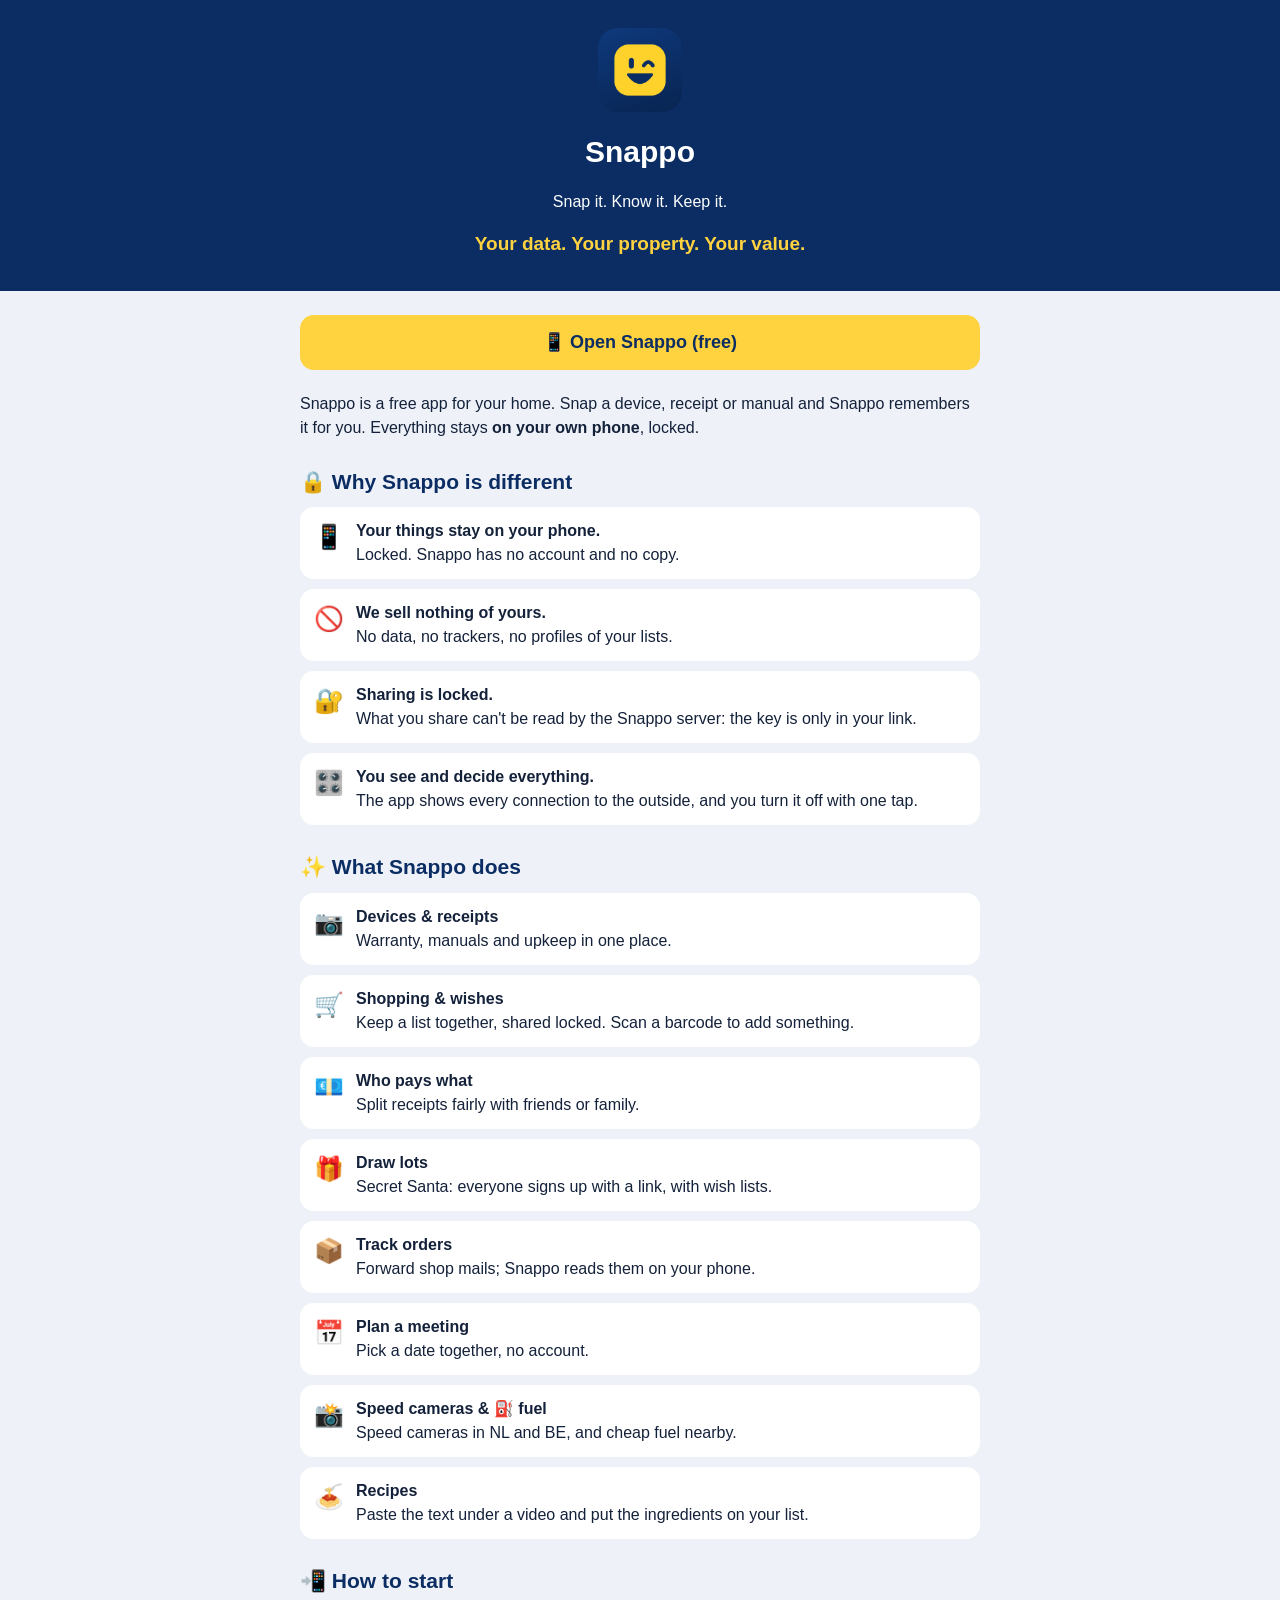
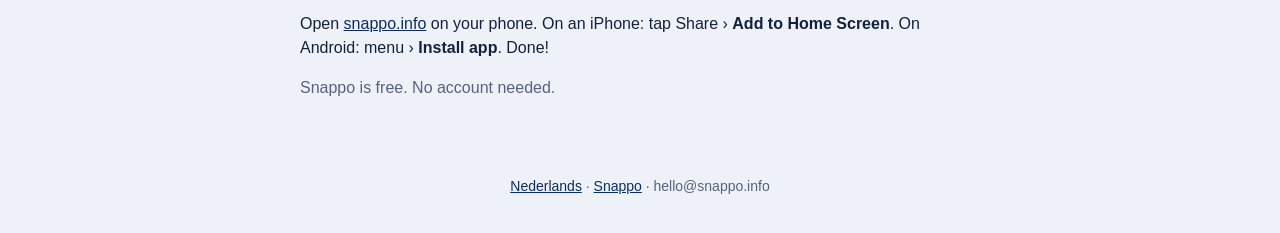
==== about.html @ 7a3fd0b5 "Update Snappo" ====
<!doctype html>
<html lang="en">
<head>
<meta charset="utf-8">
<meta name="viewport" content="width=device-width, initial-scale=1">
<title>Snappo: your home app, your data</title>
<meta name="description" content="Snappo keeps your devices, receipts, manuals, shopping lists and draws only on your own phone. No account, no trackers. Your data. Your property. Your value.">
<link rel="canonical" href="https://snappo.info/about.html">
<link rel="alternate" hreflang="nl" href="https://snappo.info/over.html">
<link rel="alternate" hreflang="en" href="https://snappo.info/about.html">
<link rel="alternate" hreflang="x-default" href="https://snappo.info/about.html">
<meta property="og:title" content="Snappo: your home app, your data">
<meta property="og:description" content="Snappo keeps your devices, receipts, manuals, shopping lists and draws only on your own phone. No account, no trackers. Your data. Your property. Your value.">
<meta property="og:image" content="https://snappo.info/icons/icon-512.png">
<link rel="icon" type="image/png" href="icons/icon-192.png">

<script type="application/ld+json">{"@context": "https://schema.org", "@type": "SoftwareApplication", "name": "Snappo", "url": "https://snappo.info/", "applicationCategory": "LifestyleApplication", "operatingSystem": "iOS, Android, Web", "inLanguage": ["nl", "en"], "description": "Your home app: devices, receipts, manuals, shopping lists, draws and more, kept only on your own phone. Your data. Your property. Your value.", "offers": {"@type": "Offer", "price": "0", "priceCurrency": "EUR"}, "image": "https://snappo.info/icons/icon-512.png"}</script>
<style>
:root{--bg:#eef2f8;--card:#fff;--fg:#14213a;--mute:#56627c;--blue:#0b2d63;--yel:#ffd23f}
@media (prefers-color-scheme:dark){:root{--bg:#0c1426;--card:#152039;--fg:#e8eefb;--mute:#a3b2d0;--blue:#9cc0ff}}
body{margin:0;background:var(--bg);color:var(--fg);font:16px/1.5 -apple-system,BlinkMacSystemFont,"Segoe UI",Roboto,sans-serif}
header{background:#0b2d63;color:#fff;padding:28px 16px 32px;text-align:center}
header img{width:84px;height:84px;border-radius:20px}
header h1{margin:10px 0 4px;font-size:30px}
.claim{color:var(--yel);font-weight:700;font-size:19px;margin:6px 0 0}
main{max-width:680px;margin:0 auto;padding:20px 16px 40px}
.cta{display:block;text-align:center;background:var(--yel);color:#0b2d63;font-weight:700;padding:14px;border-radius:14px;text-decoration:none;margin:4px 0 22px;font-size:18px}
h2{color:var(--blue);font-size:21px;margin:26px 0 10px}
ul.f{list-style:none;padding:0;margin:0;display:grid;gap:10px}
ul.f li{display:flex;gap:12px;background:var(--card);border-radius:14px;padding:12px 14px}
ul.f li span{font-size:24px}
p.m{color:var(--mute)}
footer{text-align:center;color:var(--mute);font-size:14px;padding:20px 16px 36px}
a{color:var(--blue)}
</style>
</head>
<body>
<header><img src="icons/icon-512.png" alt=""><h1>Snappo</h1><p>Snap it. Know it. Keep it.</p><p class="claim">Your data. Your property. Your value.</p></header>
<main>
<a class="cta" href="./">📱 Open Snappo (free)</a>
<p>Snappo is a free app for your home. Snap a device, receipt or manual and Snappo remembers it for you. Everything stays <b>on your own phone</b>, locked.</p>
<h2>🔒 Why Snappo is different</h2>
<ul class="f"><li><span>📱</span><div><b>Your things stay on your phone.</b><br>Locked. Snappo has no account and no copy.</div></li><li><span>🚫</span><div><b>We sell nothing of yours.</b><br>No data, no trackers, no profiles of your lists.</div></li><li><span>🔐</span><div><b>Sharing is locked.</b><br>What you share can't be read by the Snappo server: the key is only in your link.</div></li><li><span>🎛️</span><div><b>You see and decide everything.</b><br>The app shows every connection to the outside, and you turn it off with one tap.</div></li></ul>
<h2>✨ What Snappo does</h2>
<ul class="f"><li><span>📷</span><div><b>Devices & receipts</b><br>Warranty, manuals and upkeep in one place.</div></li><li><span>🛒</span><div><b>Shopping & wishes</b><br>Keep a list together, shared locked. Scan a barcode to add something.</div></li><li><span>💶</span><div><b>Who pays what</b><br>Split receipts fairly with friends or family.</div></li><li><span>🎁</span><div><b>Draw lots</b><br>Secret Santa: everyone signs up with a link, with wish lists.</div></li><li><span>📦</span><div><b>Track orders</b><br>Forward shop mails; Snappo reads them on your phone.</div></li><li><span>📅</span><div><b>Plan a meeting</b><br>Pick a date together, no account.</div></li><li><span>📸</span><div><b>Speed cameras & ⛽ fuel</b><br>Speed cameras in NL and BE, and cheap fuel nearby.</div></li><li><span>🍝</span><div><b>Recipes</b><br>Paste the text under a video and put the ingredients on your list.</div></li></ul>
<h2>📲 How to start</h2>
<p>Open <a href="./">snappo.info</a> on your phone. On an iPhone: tap Share › <b>Add to Home Screen</b>. On Android: menu › <b>Install app</b>. Done!</p>
<p class="m">Snappo is free. No account needed.</p>
</main>
<footer><a href="over.html">Nederlands</a> · <a href="./">Snappo</a> · hello@snappo.info</footer>
</body>
</html>
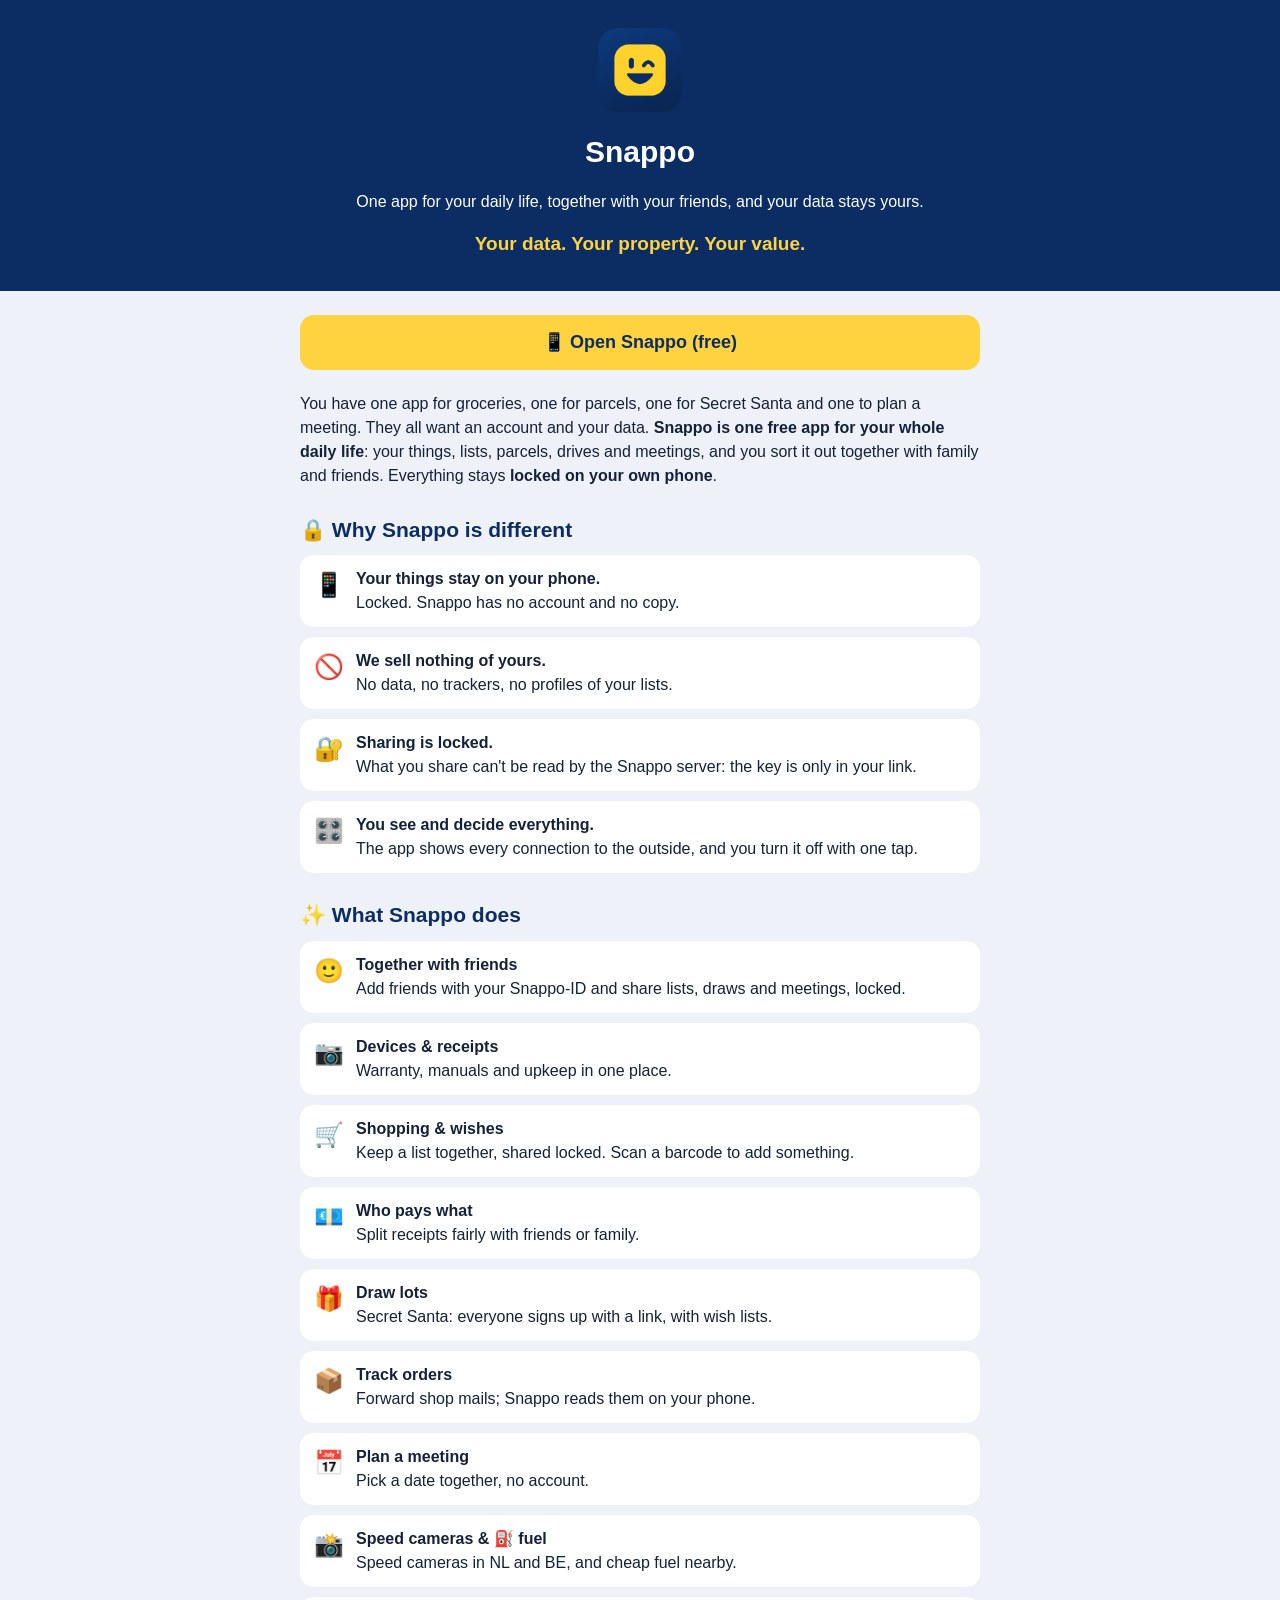
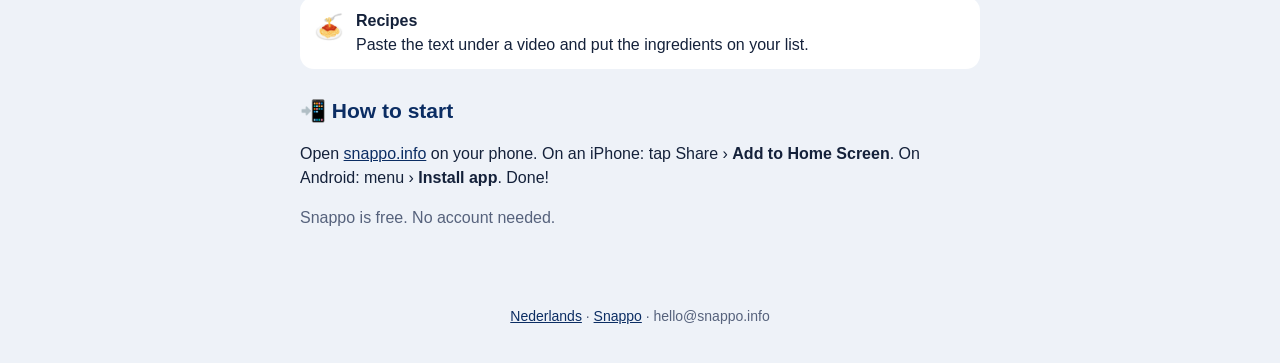
==== commit 383d33e0: "Update Snappo" ====
--- a/about.html
+++ b/about.html
@@ -3,18 +3,18 @@
 <head>
 <meta charset="utf-8">
 <meta name="viewport" content="width=device-width, initial-scale=1">
-<title>Snappo: your home app, your data</title>
-<meta name="description" content="Snappo keeps your devices, receipts, manuals, shopping lists and draws only on your own phone. No account, no trackers. Your data. Your property. Your value.">
+<title>Snappo: one app for your daily life</title>
+<meta name="description" content="One app for your daily life, together with your friends: your things, lists, parcels, drives and meetings, locked on your own phone. No account, no trackers. Your data. Your property. Your value.">
 <link rel="canonical" href="https://snappo.info/about.html">
 <link rel="alternate" hreflang="nl" href="https://snappo.info/over.html">
 <link rel="alternate" hreflang="en" href="https://snappo.info/about.html">
 <link rel="alternate" hreflang="x-default" href="https://snappo.info/about.html">
-<meta property="og:title" content="Snappo: your home app, your data">
-<meta property="og:description" content="Snappo keeps your devices, receipts, manuals, shopping lists and draws only on your own phone. No account, no trackers. Your data. Your property. Your value.">
+<meta property="og:title" content="Snappo: one app for your daily life">
+<meta property="og:description" content="One app for your daily life, together with your friends: your things, lists, parcels, drives and meetings, locked on your own phone. No account, no trackers. Your data. Your property. Your value.">
 <meta property="og:image" content="https://snappo.info/icons/icon-512.png">
 <link rel="icon" type="image/png" href="icons/icon-192.png">
 
-<script type="application/ld+json">{"@context": "https://schema.org", "@type": "SoftwareApplication", "name": "Snappo", "url": "https://snappo.info/", "applicationCategory": "LifestyleApplication", "operatingSystem": "iOS, Android, Web", "inLanguage": ["nl", "en"], "description": "Your home app: devices, receipts, manuals, shopping lists, draws and more, kept only on your own phone. Your data. Your property. Your value.", "offers": {"@type": "Offer", "price": "0", "priceCurrency": "EUR"}, "image": "https://snappo.info/icons/icon-512.png"}</script>
+<script type="application/ld+json">{"@context": "https://schema.org", "@type": "SoftwareApplication", "name": "Snappo", "url": "https://snappo.info/", "applicationCategory": "LifestyleApplication", "operatingSystem": "iOS, Android, Web", "inLanguage": ["nl", "en"], "description": "One app for your daily life, together with your friends: your things, lists, parcels, drives and meetings, locked on your own phone. No account, no trackers. Your data. Your property. Your value.", "offers": {"@type": "Offer", "price": "0", "priceCurrency": "EUR"}, "image": "https://snappo.info/icons/icon-512.png"}</script>
 <style>
 :root{--bg:#eef2f8;--card:#fff;--fg:#14213a;--mute:#56627c;--blue:#0b2d63;--yel:#ffd23f}
 @media (prefers-color-scheme:dark){:root{--bg:#0c1426;--card:#152039;--fg:#e8eefb;--mute:#a3b2d0;--blue:#9cc0ff}}
@@ -35,14 +35,14 @@
 </style>
 </head>
 <body>
-<header><img src="icons/icon-512.png" alt=""><h1>Snappo</h1><p>Snap it. Know it. Keep it.</p><p class="claim">Your data. Your property. Your value.</p></header>
+<header><img src="icons/icon-512.png" alt=""><h1>Snappo</h1><p>One app for your daily life, together with your friends, and your data stays yours.</p><p class="claim">Your data. Your property. Your value.</p></header>
 <main>
 <a class="cta" href="./">📱 Open Snappo (free)</a>
-<p>Snappo is a free app for your home. Snap a device, receipt or manual and Snappo remembers it for you. Everything stays <b>on your own phone</b>, locked.</p>
+<p>You have one app for groceries, one for parcels, one for Secret Santa and one to plan a meeting. They all want an account and your data. <b>Snappo is one free app for your whole daily life</b>: your things, lists, parcels, drives and meetings, and you sort it out together with family and friends. Everything stays <b>locked on your own phone</b>.</p>
 <h2>🔒 Why Snappo is different</h2>
 <ul class="f"><li><span>📱</span><div><b>Your things stay on your phone.</b><br>Locked. Snappo has no account and no copy.</div></li><li><span>🚫</span><div><b>We sell nothing of yours.</b><br>No data, no trackers, no profiles of your lists.</div></li><li><span>🔐</span><div><b>Sharing is locked.</b><br>What you share can't be read by the Snappo server: the key is only in your link.</div></li><li><span>🎛️</span><div><b>You see and decide everything.</b><br>The app shows every connection to the outside, and you turn it off with one tap.</div></li></ul>
 <h2>✨ What Snappo does</h2>
-<ul class="f"><li><span>📷</span><div><b>Devices & receipts</b><br>Warranty, manuals and upkeep in one place.</div></li><li><span>🛒</span><div><b>Shopping & wishes</b><br>Keep a list together, shared locked. Scan a barcode to add something.</div></li><li><span>💶</span><div><b>Who pays what</b><br>Split receipts fairly with friends or family.</div></li><li><span>🎁</span><div><b>Draw lots</b><br>Secret Santa: everyone signs up with a link, with wish lists.</div></li><li><span>📦</span><div><b>Track orders</b><br>Forward shop mails; Snappo reads them on your phone.</div></li><li><span>📅</span><div><b>Plan a meeting</b><br>Pick a date together, no account.</div></li><li><span>📸</span><div><b>Speed cameras & ⛽ fuel</b><br>Speed cameras in NL and BE, and cheap fuel nearby.</div></li><li><span>🍝</span><div><b>Recipes</b><br>Paste the text under a video and put the ingredients on your list.</div></li></ul>
+<ul class="f"><li><span>🙂</span><div><b>Together with friends</b><br>Add friends with your Snappo-ID and share lists, draws and meetings, locked.</div></li><li><span>📷</span><div><b>Devices & receipts</b><br>Warranty, manuals and upkeep in one place.</div></li><li><span>🛒</span><div><b>Shopping & wishes</b><br>Keep a list together, shared locked. Scan a barcode to add something.</div></li><li><span>💶</span><div><b>Who pays what</b><br>Split receipts fairly with friends or family.</div></li><li><span>🎁</span><div><b>Draw lots</b><br>Secret Santa: everyone signs up with a link, with wish lists.</div></li><li><span>📦</span><div><b>Track orders</b><br>Forward shop mails; Snappo reads them on your phone.</div></li><li><span>📅</span><div><b>Plan a meeting</b><br>Pick a date together, no account.</div></li><li><span>📸</span><div><b>Speed cameras & ⛽ fuel</b><br>Speed cameras in NL and BE, and cheap fuel nearby.</div></li><li><span>🍝</span><div><b>Recipes</b><br>Paste the text under a video and put the ingredients on your list.</div></li></ul>
 <h2>📲 How to start</h2>
 <p>Open <a href="./">snappo.info</a> on your phone. On an iPhone: tap Share › <b>Add to Home Screen</b>. On Android: menu › <b>Install app</b>. Done!</p>
 <p class="m">Snappo is free. No account needed.</p>
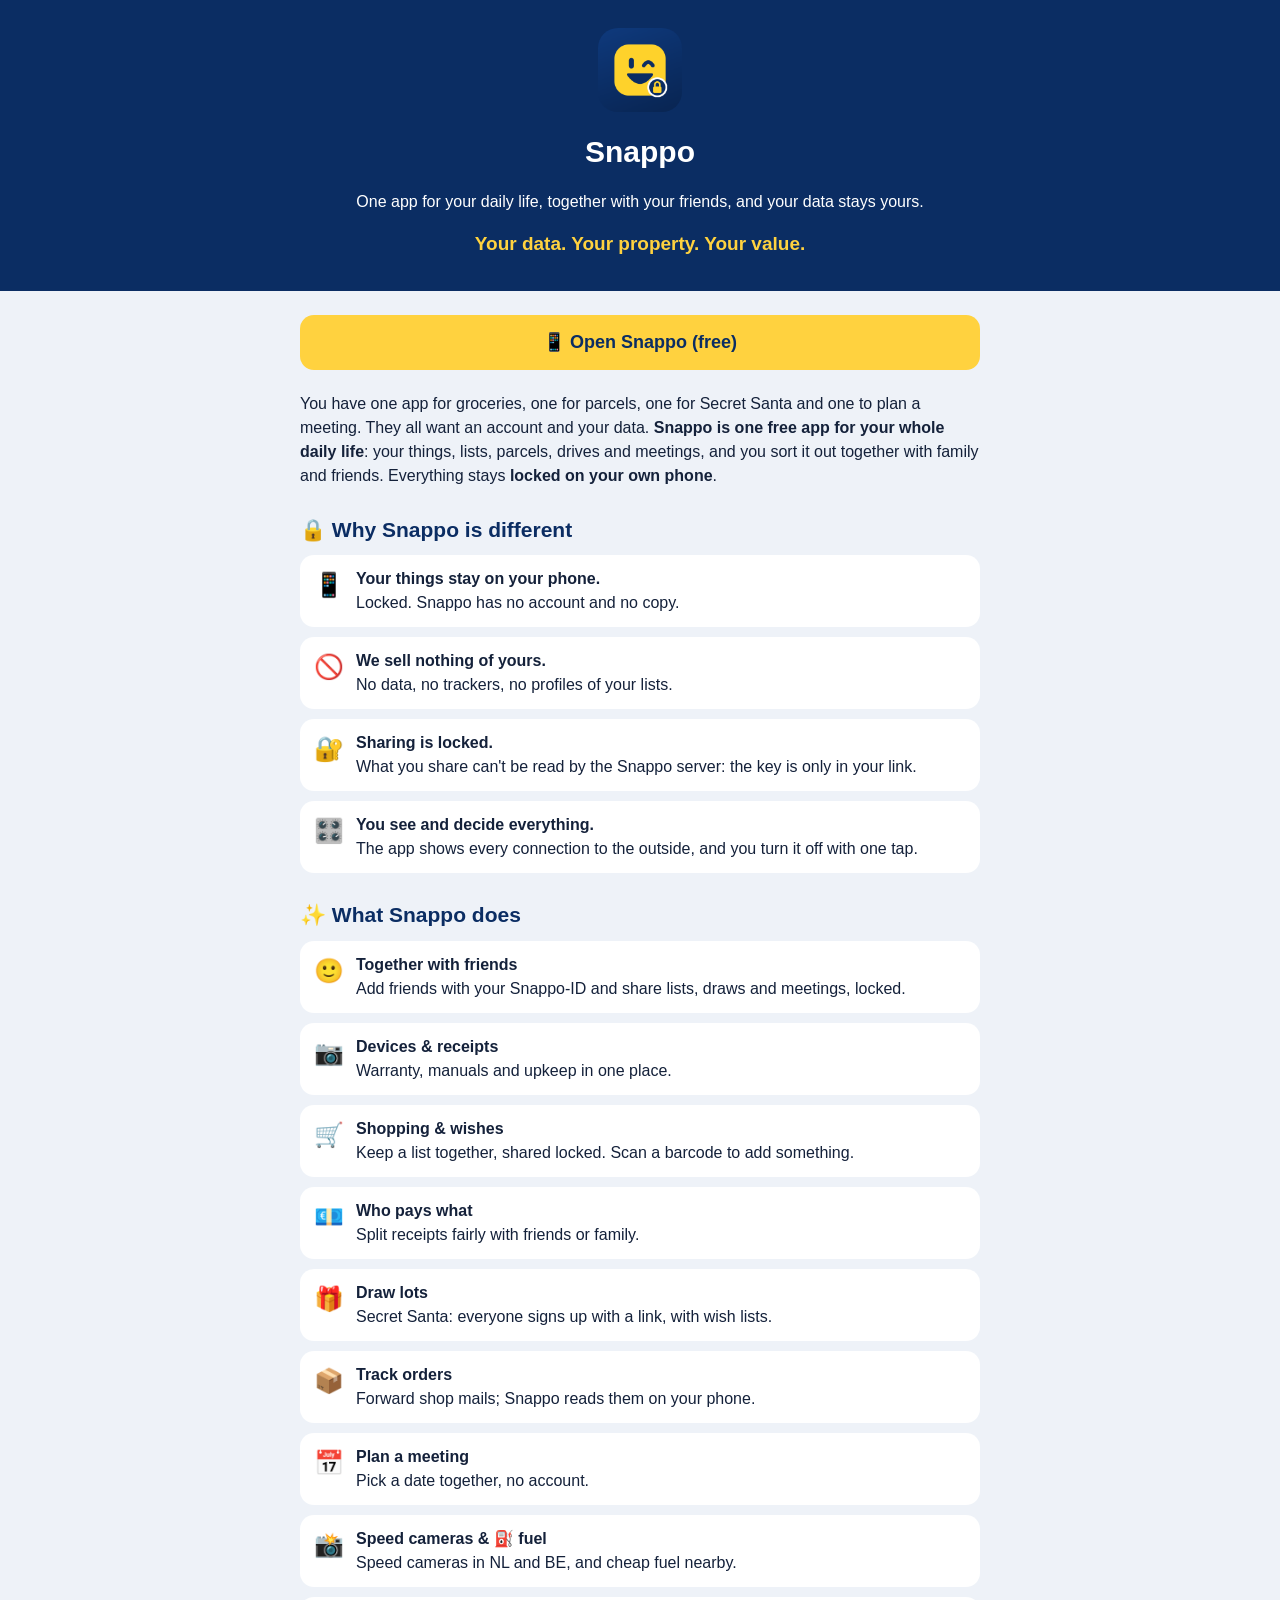
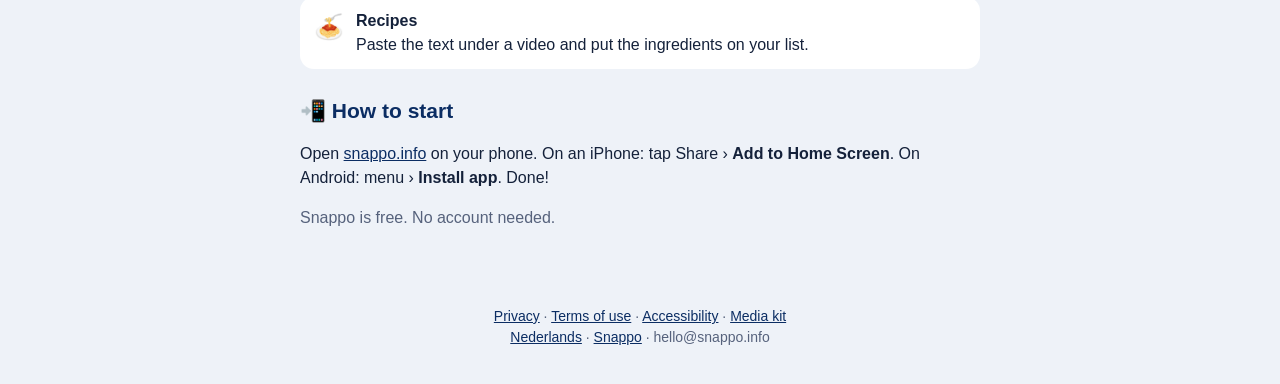
==== commit 4ca7c43d: "Update Snappo" ====
--- a/about.html
+++ b/about.html
@@ -47,6 +47,6 @@
 <p>Open <a href="./">snappo.info</a> on your phone. On an iPhone: tap Share › <b>Add to Home Screen</b>. On Android: menu › <b>Install app</b>. Done!</p>
 <p class="m">Snappo is free. No account needed.</p>
 </main>
-<footer><a href="over.html">Nederlands</a> · <a href="./">Snappo</a> · hello@snappo.info</footer>
+<footer><a href="privacy-en.html">Privacy</a> · <a href="terms.html">Terms of use</a> · <a href="accessibility.html">Accessibility</a> · <a href="media.html">Media kit</a><br><a href="over.html">Nederlands</a> · <a href="./">Snappo</a> · hello@snappo.info</footer>
 </body>
 </html>
